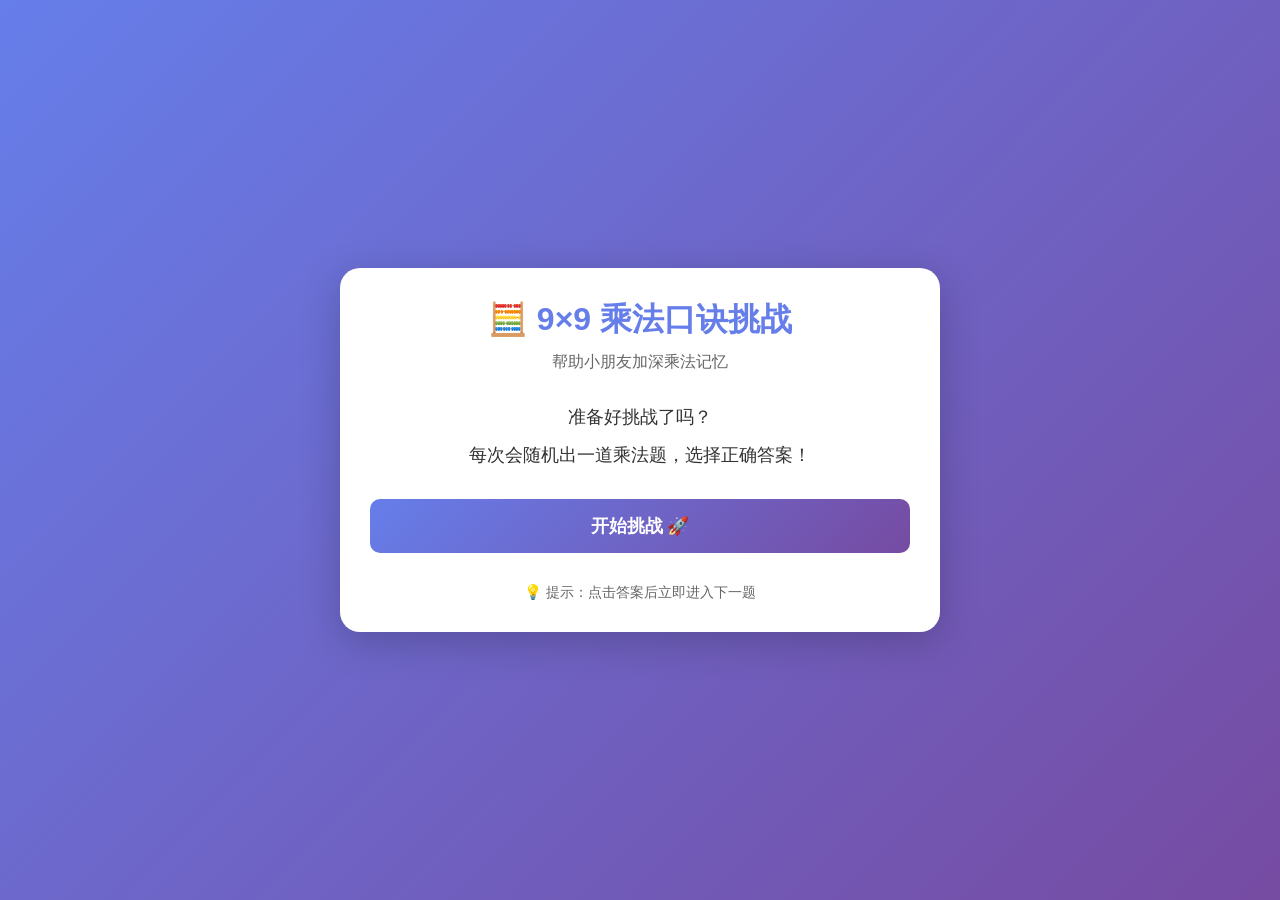
==== index.html @ 09fff3d9 "Initial commit: 9x9 Multiplication Challenge Game" ====
<!DOCTYPE html>
<html lang="zh-CN">
<head>
    <meta charset="UTF-8">
    <meta name="viewport" content="width=device-width, initial-scale=1.0">
    <title>9×9 乘法口诀挑战</title>
    <link rel="stylesheet" href="style.css">
</head>
<body>
    <div class="container">
        <header>
            <h1>🧮 9×9 乘法口诀挑战</h1>
            <p class="subtitle">帮助小朋友加深乘法记忆</p>
        </header>

        <!-- 开始界面 -->
        <div id="start-screen" class="screen">
            <div class="welcome">
                <p>准备好挑战了吗？</p>
                <p class="hint">每次会随机出一道乘法题，选择正确答案！</p>
            </div>
            <button id="start-btn" class="btn primary">开始挑战 🚀</button>
            <div class="info">
                <p>💡 提示：点击答案后立即进入下一题</p>
            </div>
        </div>

        <!-- 答题界面 -->
        <div id="game-screen" class="screen hidden">
            <div class="game-info">
                <div class="stat">
                    <span class="label">题目</span>
                    <span class="value" id="question-number">1</span>
                </div>
                <div class="stat">
                    <span class="label">用时</span>
                    <span class="value" id="timer">0.0s</span>
                </div>
                <div class="stat">
                    <span class="label">正确率</span>
                    <span class="value" id="accuracy">0%</span>
                </div>
            </div>

            <div class="question-box">
                <div id="question" class="question">? × ? = ?</div>
            </div>

            <div id="answers" class="answers">
                <!-- 答案选项会动态生成 -->
            </div>

            <button id="stop-btn" class="btn secondary">停止挑战 ⏹️</button>
        </div>

        <!-- 结果界面 -->
        <div id="result-screen" class="screen hidden">
            <h2>🎉 挑战完成！</h2>

            <div class="summary">
                <div class="summary-item">
                    <span class="label">总题数</span>
                    <span class="value" id="total-questions">0</span>
                </div>
                <div class="summary-item">
                    <span class="label">正确题数</span>
                    <span class="value" id="correct-count">0</span>
                </div>
                <div class="summary-item">
                    <span class="label">正确率</span>
                    <span class="value" id="final-accuracy">0%</span>
                </div>
                <div class="summary-item highlight">
                    <span class="label">平均用时</span>
                    <span class="value" id="avg-time">0.0s</span>
                </div>
            </div>

            <h3>🏆 本局排行榜</h3>
            <div id="current-rankings" class="rankings">
                <!-- 当前答题排行榜 -->
            </div>

            <div class="buttons">
                <button id="restart-btn" class="btn primary">再来一次 🔄</button>
                <button id="view-leaderboard-btn" class="btn secondary">查看历史记录 📊</button>
            </div>
        </div>

        <!-- 排行榜界面 -->
        <div id="leaderboard-screen" class="screen hidden">
            <h2>📊 历史排行榜</h2>
            <p class="subtitle">按平均用时排名</p>

            <div id="leaderboard" class="rankings">
                <!-- 历史排行榜 -->
            </div>

            <div id="no-records" class="no-records hidden">
                <p>暂无记录</p>
                <p>完成一次挑战后才会记录哦！</p>
            </div>

            <button id="back-to-result-btn" class="btn secondary">返回结果 ⬅️</button>
        </div>
    </div>

    <script src="script.js"></script>
</body>
</html>
---- style.css ----
* {
    margin: 0;
    padding: 0;
    box-sizing: border-box;
}

body {
    font-family: 'PingFang SC', 'Microsoft YaHei', sans-serif;
    background: linear-gradient(135deg, #667eea 0%, #764ba2 100%);
    min-height: 100vh;
    display: flex;
    align-items: center;
    justify-content: center;
    padding: 20px;
}

.container {
    background: white;
    border-radius: 20px;
    box-shadow: 0 10px 40px rgba(0, 0, 0, 0.2);
    max-width: 600px;
    width: 100%;
    padding: 30px;
}

header {
    text-align: center;
    margin-bottom: 30px;
}

header h1 {
    color: #667eea;
    font-size: 2em;
    margin-bottom: 10px;
}

.subtitle {
    color: #666;
    font-size: 1em;
}

.screen {
    display: none;
}

.screen.active {
    display: block;
}

.hidden {
    display: none !important;
}

/* 开始界面 */
.welcome {
    text-align: center;
    margin-bottom: 30px;
}

.welcome p {
    color: #333;
    font-size: 1.1em;
    line-height: 1.6;
    margin-bottom: 10px;
}

.hint {
    color: #999;
    font-size: 0.9em;
}

.info {
    text-align: center;
    margin-top: 20px;
    color: #666;
    font-size: 0.9em;
}

/* 答题界面 */
.game-info {
    display: grid;
    grid-template-columns: repeat(3, 1fr);
    gap: 15px;
    margin-bottom: 30px;
}

.stat {
    text-align: center;
    padding: 15px;
    background: #f8f9fa;
    border-radius: 10px;
}

.stat .label {
    display: block;
    color: #666;
    font-size: 0.85em;
    margin-bottom: 5px;
}

.stat .value {
    display: block;
    color: #667eea;
    font-size: 1.5em;
    font-weight: bold;
}

.question-box {
    text-align: center;
    margin-bottom: 30px;
}

.question {
    font-size: 3em;
    font-weight: bold;
    color: #333;
    padding: 30px;
    background: linear-gradient(135deg, #667eea 0%, #764ba2 100%);
    color: white;
    border-radius: 15px;
    box-shadow: 0 5px 20px rgba(102, 126, 234, 0.3);
}

.answers {
    display: grid;
    grid-template-columns: repeat(2, 1fr);
    gap: 15px;
    margin-bottom: 30px;
}

.answer {
    padding: 20px;
    background: white;
    border: 2px solid #e0e0e0;
    border-radius: 10px;
    font-size: 1.5em;
    font-weight: bold;
    color: #333;
    cursor: pointer;
    transition: all 0.3s ease;
    text-align: center;
}

.answer:hover {
    border-color: #667eea;
    background: #f8f9fa;
    transform: translateY(-2px);
}

.answer:active {
    transform: translateY(0);
}

.answer.correct {
    background: #4CAF50;
    color: white;
    border-color: #4CAF50;
}

.answer.wrong {
    background: #f44336;
    color: white;
    border-color: #f44336;
}

/* 按钮样式 */
.btn {
    width: 100%;
    padding: 15px 30px;
    font-size: 1.1em;
    font-weight: bold;
    border: none;
    border-radius: 10px;
    cursor: pointer;
    transition: all 0.3s ease;
    margin-bottom: 10px;
}

.primary {
    background: linear-gradient(135deg, #667eea 0%, #764ba2 100%);
    color: white;
}

.primary:hover {
    transform: translateY(-2px);
    box-shadow: 0 5px 20px rgba(102, 126, 234, 0.4);
}

.secondary {
    background: white;
    color: #667eea;
    border: 2px solid #667eea;
}

.secondary:hover {
    background: #667eea;
    color: white;
}

/* 结果界面 */
.summary {
    background: #f8f9fa;
    padding: 20px;
    border-radius: 10px;
    margin-bottom: 20px;
}

.summary-item {
    display: flex;
    justify-content: space-between;
    padding: 10px 0;
    border-bottom: 1px solid #e0e0e0;
}

.summary-item:last-child {
    border-bottom: none;
}

.summary-item .label {
    color: #666;
}

.summary-item .value {
    color: #333;
    font-weight: bold;
    font-size: 1.2em;
}

.summary-item.highlight .value {
    color: #667eea;
    font-size: 1.5em;
}

h3 {
    color: #667eea;
    margin-bottom: 15px;
    text-align: center;
}

.rankings {
    margin-bottom: 20px;
}

.rank-item {
    display: flex;
    justify-content: space-between;
    align-items: center;
    padding: 12px 15px;
    background: white;
    border-radius: 8px;
    margin-bottom: 8px;
    border-left: 4px solid #667eea;
    box-shadow: 0 2px 8px rgba(0, 0, 0, 0.1);
}

.rank-item:nth-child(1) {
    border-left-color: #FFD700;
    background: linear-gradient(90deg, #fff9c4 0%, white 100%);
}

.rank-item:nth-child(2) {
    border-left-color: #C0C0C0;
    background: linear-gradient(90deg, #f5f5f5 0%, white 100%);
}

.rank-item:nth-child(3) {
    border-left-color: #CD7F32;
    background: linear-gradient(90deg, #ffe0b2 0%, white 100%);
}

.rank-info {
    display: flex;
    align-items: center;
    gap: 10px;
}

.rank-number {
    font-size: 1.2em;
    font-weight: bold;
    color: #667eea;
    min-width: 25px;
}

.rank-time {
    color: #333;
    font-weight: bold;
}

.rank-date {
    color: #999;
    font-size: 0.85em;
}

.no-records {
    text-align: center;
    color: #999;
    padding: 40px 0;
}

.buttons {
    display: flex;
    gap: 10px;
}

.buttons .btn {
    flex: 1;
}

/* 移动端适配 */
@media (max-width: 480px) {
    .container {
        padding: 20px;
    }

    header h1 {
        font-size: 1.5em;
    }

    .question {
        font-size: 2.5em;
        padding: 20px;
    }

    .answer {
        font-size: 1.3em;
        padding: 15px;
    }

    .stat .value {
        font-size: 1.2em;
    }

    .summary-item .value {
        font-size: 1em;
    }

    .summary-item.highlight .value {
        font-size: 1.2em;
    }
}
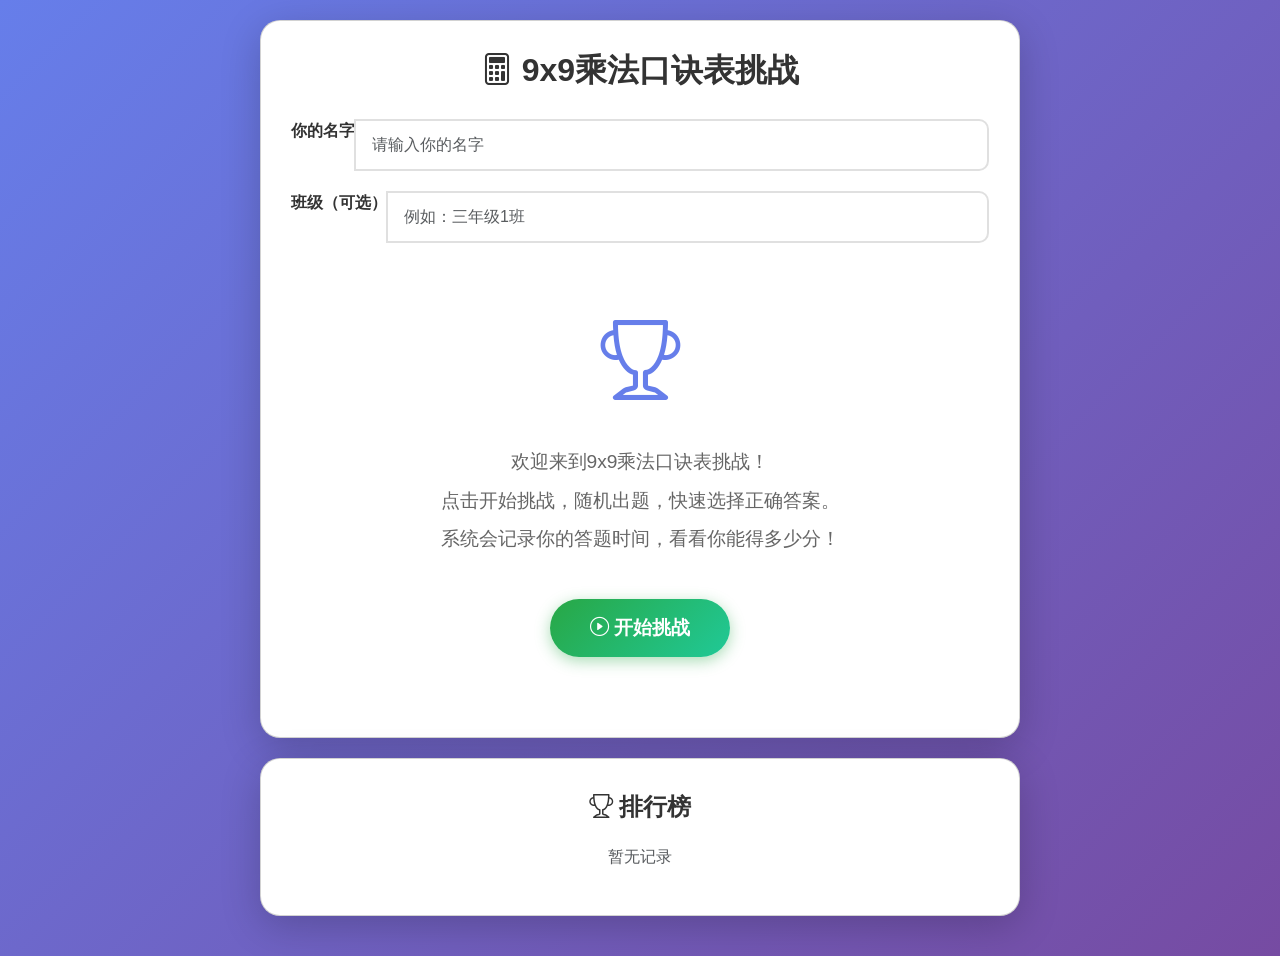
==== commit 76b6ab07: "Feature: Add student info and accuracy analysis with mobile optimization" ====
--- a/index.html
+++ b/index.html
@@ -2,109 +2,577 @@
 <html lang="zh-CN">
 <head>
     <meta charset="UTF-8">
-    <meta name="viewport" content="width=device-width, initial-scale=1.0">
-    <title>9×9 乘法口诀挑战</title>
-    <link rel="stylesheet" href="style.css">
+    <meta name="viewport" content="width=device-width, initial-scale=1.0, maximum-scale=1.0, user-scalable=no">
+    <title>9x9乘法口诀表挑战</title>
+    <link href="https://cdn.jsdelivr.net/npm/bootstrap@5.3.0/dist/css/bootstrap.min.css" rel="stylesheet">
+    <link href="https://cdn.jsdelivr.net/npm/bootstrap-icons@1.11.0/font/bootstrap-icons.css" rel="stylesheet">
+    <style>
+        * {
+            box-sizing: border-box;
+        }
+
+        body {
+            background: linear-gradient(135deg, #667eea 0%, #764ba2 100%);
+            min-height: 100vh;
+            font-family: -apple-system, BlinkMacSystemFont, 'Segoe UI', 'PingFang SC', 'Hiragino Sans GB', 'Microsoft YaHei', sans-serif;
+            margin: 0;
+            padding: 0;
+        }
+
+        .game-container {
+            max-width: 800px;
+            margin: 0 auto;
+            padding: 20px;
+            min-height: 100vh;
+        }
+
+        .card {
+            background: white;
+            border-radius: 20px;
+            box-shadow: 0 10px 40px rgba(0,0,0,0.2);
+            padding: 30px;
+            margin-bottom: 20px;
+        }
+
+        .title {
+            text-align: center;
+            margin-bottom: 30px;
+            color: #333;
+            font-weight: bold;
+            font-size: 2rem;
+        }
+
+        .input-group {
+            margin-bottom: 20px;
+        }
+
+        .form-label {
+            font-weight: 600;
+            color: #333;
+            margin-bottom: 8px;
+            display: block;
+        }
+
+        .form-control {
+            padding: 12px 16px;
+            border: 2px solid #e0e0e0;
+            border-radius: 10px;
+            font-size: 16px;
+            transition: all 0.3s;
+        }
+
+        .form-control:focus {
+            border-color: #667eea;
+            box-shadow: 0 0 0 3px rgba(102, 126, 234, 0.1);
+        }
+
+        .question-display {
+            text-align: center;
+            font-size: 3rem;
+            font-weight: bold;
+            margin: 30px 0;
+            color: #667eea;
+            padding: 40px;
+            background: linear-gradient(135deg, #f8f9fa 0%, #e9ecef 100%);
+            border-radius: 20px;
+            border: 3px solid #667eea;
+        }
+
+        .options-grid {
+            display: grid;
+            grid-template-columns: repeat(2, 1fr);
+            gap: 15px;
+            margin: 30px 0;
+        }
+
+        .option-btn {
+            padding: 30px;
+            font-size: 2rem;
+            font-weight: bold;
+            border: none;
+            border-radius: 15px;
+            cursor: pointer;
+            transition: all 0.3s;
+            background: linear-gradient(135deg, #667eea 0%, #764ba2 100%);
+            color: white;
+            box-shadow: 0 4px 15px rgba(102, 126, 234, 0.4);
+        }
+
+        .option-btn:hover {
+            transform: translateY(-3px);
+            box-shadow: 0 6px 20px rgba(102, 126, 234, 0.6);
+        }
+
+        .option-btn:active {
+            transform: translateY(0);
+        }
+
+        .option-btn.correct {
+            background: linear-gradient(135deg, #28a745 0%, #20c997 100%);
+        }
+
+        .option-btn.wrong {
+            background: linear-gradient(135deg, #dc3545 0%, #c82333 100%);
+        }
+
+        .option-btn:disabled {
+            cursor: not-allowed;
+            opacity: 0.6;
+        }
+
+        .stats-bar {
+            display: flex;
+            justify-content: space-around;
+            margin: 20px 0;
+            padding: 20px;
+            background: #f8f9fa;
+            border-radius: 10px;
+        }
+
+        .stat-item {
+            text-align: center;
+            flex: 1;
+        }
+
+        .stat-value {
+            font-size: 2.5rem;
+            font-weight: bold;
+            color: #667eea;
+        }
+
+        .stat-label {
+            font-size: 0.9rem;
+            color: #666;
+            margin-top: 5px;
+        }
+
+        .control-btn {
+            padding: 15px 40px;
+            font-size: 1.2rem;
+            border: none;
+            border-radius: 30px;
+            cursor: pointer;
+            transition: all 0.3s;
+            margin: 10px 5px;
+            font-weight: bold;
+            display: inline-block;
+        }
+
+        .btn-start {
+            background: linear-gradient(135deg, #28a745 0%, #20c997 100%);
+            color: white;
+            box-shadow: 0 4px 15px rgba(40, 167, 69, 0.4);
+        }
+
+        .btn-stop {
+            background: linear-gradient(135deg, #dc3545 0%, #c82333 100%);
+            color: white;
+            box-shadow: 0 4px 15px rgba(220, 53, 69, 0.4);
+        }
+
+        .btn-reset {
+            background: linear-gradient(135deg, #ffc107 0%, #ff9800 100%);
+            color: white;
+            box-shadow: 0 4px 15px rgba(255, 193, 7, 0.4);
+        }
+
+        .control-btn:hover {
+            transform: translateY(-2px);
+            box-shadow: 0 6px 20px rgba(0,0,0,0.3);
+        }
+
+        .progress-bar {
+            height: 12px;
+            background: #e9ecef;
+            border-radius: 6px;
+            overflow: hidden;
+            margin: 20px 0;
+        }
+
+        .progress-fill {
+            height: 100%;
+            background: linear-gradient(90deg, #667eea 0%, #764ba2 100%);
+            transition: width 0.3s;
+        }
+
+        .welcome-screen {
+            text-align: center;
+            padding: 40px 20px;
+        }
+
+        .welcome-icon {
+            font-size: 5rem;
+            color: #667eea;
+            margin-bottom: 20px;
+        }
+
+        .welcome-text {
+            font-size: 1.2rem;
+            color: #666;
+            margin-bottom: 30px;
+            line-height: 2;
+        }
+
+        .result-screen {
+            text-align: center;
+            padding: 40px 20px;
+        }
+
+        .result-score {
+            font-size: 4rem;
+            font-weight: bold;
+            color: #667eea;
+            margin: 30px 0;
+        }
+
+        .result-details {
+            font-size: 1.2rem;
+            color: #666;
+            line-height: 2;
+        }
+
+        .leaderboard {
+            margin-top: 30px;
+            padding: 20px;
+            background: #f8f9fa;
+            border-radius: 15px;
+        }
+
+        .leaderboard-title {
+            text-align: center;
+            margin-bottom: 20px;
+            color: #333;
+            font-weight: bold;
+            font-size: 1.5rem;
+        }
+
+        .leaderboard-item {
+            display: flex;
+            justify-content: space-between;
+            align-items: center;
+            padding: 15px;
+            margin-bottom: 10px;
+            background: white;
+            border-radius: 10px;
+            box-shadow: 0 2px 5px rgba(0,0,0,0.1);
+        }
+
+        .leaderboard-item.rank-1 {
+            border-left: 5px solid #ffd700;
+            background: linear-gradient(90deg, #fff9e6 0%, white 100%);
+        }
+
+        .leaderboard-item.rank-2 {
+            border-left: 5px solid #c0c0c0;
+            background: linear-gradient(90deg, #f5f5f5 0%, white 100%);
+        }
+
+        .leaderboard-item.rank-3 {
+            border-left: 5px solid #cd7f32;
+            background: linear-gradient(90deg, #fff0e6 0%, white 100%);
+        }
+
+        .leaderboard-rank {
+            font-size: 2rem;
+            font-weight: bold;
+            width: 60px;
+            text-align: center;
+        }
+
+        .leaderboard-info {
+            flex: 1;
+            text-align: center;
+        }
+
+        .leaderboard-name {
+            font-size: 1.1rem;
+            font-weight: bold;
+            color: #333;
+            margin-bottom: 5px;
+        }
+
+        .leaderboard-date {
+            font-size: 0.8rem;
+            color: #999;
+        }
+
+        .leaderboard-time {
+            font-size: 1.5rem;
+            font-weight: bold;
+            color: #667eea;
+        }
+
+        .history-item {
+            padding: 15px;
+            margin-bottom: 10px;
+            background: white;
+            border-radius: 10px;
+            box-shadow: 0 2px 5px rgba(0,0,0,0.1);
+        }
+
+        .history-item.correct {
+            border-left: 4px solid #28a745;
+        }
+
+        .history-item.wrong {
+            border-left: 4px solid #dc3545;
+        }
+
+        .accuracy-chart {
+            margin-top: 30px;
+            padding: 20px;
+            background: #f8f9fa;
+            border-radius: 15px;
+        }
+
+        .chart-bar {
+            height: 40px;
+            background: #e9ecef;
+            border-radius: 20px;
+            overflow: hidden;
+            margin-bottom: 15px;
+            position: relative;
+        }
+
+        .chart-fill {
+            height: 100%;
+            background: linear-gradient(90deg, #667eea 0%, #764ba2 100%);
+            transition: width 0.3s;
+            display: flex;
+            align-items: center;
+            justify-content: flex-end;
+            padding-right: 15px;
+            color: white;
+            font-weight: bold;
+        }
+
+        .chart-label {
+            margin-bottom: 5px;
+            font-weight: bold;
+            color: #333;
+        }
+
+        /* 移动端优化 */
+        @media (max-width: 768px) {
+            .game-container {
+                padding: 10px;
+            }
+
+            .card {
+                padding: 20px;
+            }
+
+            .title {
+                font-size: 1.5rem;
+            }
+
+            .question-display {
+                font-size: 2.2rem;
+                padding: 25px;
+            }
+
+            .option-btn {
+                padding: 25px;
+                font-size: 1.8rem;
+            }
+
+            .stat-value {
+                font-size: 2rem;
+            }
+
+            .stat-label {
+                font-size: 0.8rem;
+            }
+
+            .control-btn {
+                padding: 12px 30px;
+                font-size: 1rem;
+            }
+
+            .result-score {
+                font-size: 2.5rem;
+            }
+
+            .result-details {
+                font-size: 1rem;
+            }
+
+            .welcome-text {
+                font-size: 1rem;
+            }
+
+            .welcome-icon {
+                font-size: 4rem;
+            }
+
+            .leaderboard-time {
+                font-size: 1.2rem;
+            }
+
+            .options-grid {
+                gap: 10px;
+            }
+        }
+
+        /* 超小屏幕 */
+        @media (max-width: 480px) {
+            .question-display {
+                font-size: 1.8rem;
+                padding: 20px;
+            }
+
+            .option-btn {
+                padding: 20px;
+                font-size: 1.5rem;
+            }
+
+            .stats-bar {
+                flex-direction: column;
+                gap: 15px;
+            }
+
+            .stat-item {
+                width: 100%;
+            }
+
+            .control-btn {
+                width: 100%;
+                margin: 5px 0;
+            }
+
+            .title {
+                font-size: 1.3rem;
+            }
+        }
+
+        /* 触摸优化 */
+        @media (hover: none) and (pointer: coarse) {
+            .option-btn {
+                min-height: 80px;
+                display: flex;
+                align-items: center;
+                justify-content: center;
+            }
+
+            .control-btn {
+                min-height: 60px;
+            }
+        }
+    </style>
 </head>
 <body>
-    <div class="container">
-        <header>
-            <h1>🧮 9×9 乘法口诀挑战</h1>
-            <p class="subtitle">帮助小朋友加深乘法记忆</p>
-        </header>
-
-        <!-- 开始界面 -->
-        <div id="start-screen" class="screen">
-            <div class="welcome">
-                <p>准备好挑战了吗？</p>
-                <p class="hint">每次会随机出一道乘法题，选择正确答案！</p>
-            </div>
-            <button id="start-btn" class="btn primary">开始挑战 🚀</button>
-            <div class="info">
-                <p>💡 提示：点击答案后立即进入下一题</p>
+    <div class="game-container">
+        <!-- 欢迎屏幕 -->
+        <div id="welcomeScreen" class="card">
+            <h1 class="title">
+                <i class="bi bi-calculator"></i> 9x9乘法口诀表挑战
+            </h1>
+            
+            <div class="input-group">
+                <label class="form-label">你的名字</label>
+                <input type="text" class="form-control" id="studentName" placeholder="请输入你的名字" maxlength="20">
+            </div>
+
+            <div class="input-group">
+                <label class="form-label">班级（可选）</label>
+                <input type="text" class="form-control" id="studentClass" placeholder="例如：三年级1班" maxlength="30">
+            </div>
+
+            <div class="welcome-screen">
+                <div class="welcome-icon">
+                    <i class="bi bi-trophy"></i>
+                </div>
+                <p class="welcome-text">
+                    欢迎来到9x9乘法口诀表挑战！<br>
+                    点击开始挑战，随机出题，快速选择正确答案。<br>
+                    系统会记录你的答题时间，看看你能得多少分！
+                </p>
+                <button class="control-btn btn-start" id="startGameBtn">
+                    <i class="bi bi-play-circle"></i> 开始挑战
+                </button>
             </div>
         </div>
 
-        <!-- 答题界面 -->
-        <div id="game-screen" class="screen hidden">
-            <div class="game-info">
-                <div class="stat">
-                    <span class="label">题目</span>
-                    <span class="value" id="question-number">1</span>
+        <!-- 游戏屏幕 -->
+        <div id="gameScreen" class="card" style="display: none;">
+            <div class="stats-bar">
+                <div class="stat-item">
+                    <div class="stat-value" id="currentQuestion">0</div>
+                    <div class="stat-label">题目数</div>
                 </div>
-                <div class="stat">
-                    <span class="label">用时</span>
-                    <span class="value" id="timer">0.0s</span>
+                <div class="stat-item">
+                    <div class="stat-value" id="correctCount">0</div>
+                    <div class="stat-label">正确数</div>
                 </div>
-                <div class="stat">
-                    <span class="label">正确率</span>
-                    <span class="value" id="accuracy">0%</span>
+                <div class="stat-item">
+                    <div class="stat-value" id="avgTime">0.0</div>
+                    <div class="stat-label">平均用时(秒)</div>
                 </div>
             </div>
 
-            <div class="question-box">
-                <div id="question" class="question">? × ? = ?</div>
-            </div>
-
-            <div id="answers" class="answers">
-                <!-- 答案选项会动态生成 -->
-            </div>
-
-            <button id="stop-btn" class="btn secondary">停止挑战 ⏹️</button>
+            <div class="progress-bar">
+                <div class="progress-fill" id="progressFill" style="width: 0%"></div>
+            </div>
+
+            <div class="question-display" id="questionDisplay">
+                1 × 1 = ?
+            </div>
+
+            <div class="options-grid" id="optionsGrid">
+                <button class="option-btn" onclick="window.game.selectAnswer(0)">1</button>
+                <button class="option-btn" onclick="window.game.selectAnswer(1)">2</button>
+                <button class="option-btn" onclick="window.game.selectAnswer(2)">3</button>
+                <button class="option-btn" onclick="window.game.selectAnswer(3)">4</button>
+            </div>
+
+            <div class="text-center">
+                <button class="control-btn btn-stop" id="stopGameBtn">
+                    <i class="bi bi-stop-circle"></i> 停止挑战
+                </button>
+            </div>
         </div>
 
-        <!-- 结果界面 -->
-        <div id="result-screen" class="screen hidden">
-            <h2>🎉 挑战完成！</h2>
-
-            <div class="summary">
-                <div class="summary-item">
-                    <span class="label">总题数</span>
-                    <span class="value" id="total-questions">0</span>
+        <!-- 结果屏幕 -->
+        <div id="resultScreen" class="card" style="display: none;" class="result-screen">
+            <h2 style="text-align: center;">挑战结束！</h2>
+            <div class="result-score" id="finalAvgTime">0.0秒</div>
+            <div class="result-details">
+                <p>学生: <strong id="finalStudentName">-</strong></p>
+                <p>班级: <strong id="finalStudentClass">-</strong></p>
+                <p>总题数: <strong id="totalQuestions">0</strong></p>
+                <p>正确数: <strong id="finalCorrect">0</strong></p>
+                <p>正确率: <strong id="accuracy">0%</strong></p>
+            </div>
+
+            <!-- 正确率分析 -->
+            <div class="accuracy-chart">
+                <h3 style="text-align: center; margin-bottom: 20px;">正确率分析</h3>
+                <div id="accuracyBars">
+                    <!-- 动态生成 -->
                 </div>
-                <div class="summary-item">
-                    <span class="label">正确题数</span>
-                    <span class="value" id="correct-count">0</span>
-                </div>
-                <div class="summary-item">
-                    <span class="label">正确率</span>
-                    <span class="value" id="final-accuracy">0%</span>
-                </div>
-                <div class="summary-item highlight">
-                    <span class="label">平均用时</span>
-                    <span class="value" id="avg-time">0.0s</span>
-                </div>
-            </div>
-
-            <h3>🏆 本局排行榜</h3>
-            <div id="current-rankings" class="rankings">
-                <!-- 当前答题排行榜 -->
-            </div>
-
-            <div class="buttons">
-                <button id="restart-btn" class="btn primary">再来一次 🔄</button>
-                <button id="view-leaderboard-btn" class="btn secondary">查看历史记录 📊</button>
+            </div>
+
+            <div class="text-center mt-4">
+                <button class="control-btn btn-start" id="restartBtn">
+                    <i class="bi bi-play-circle"></i> 再来一次
+                </button>
+                <button class="control-btn btn-reset" id="homeBtn">
+                    <i class="bi bi-house"></i> 返回首页
+                </button>
             </div>
         </div>
 
-        <!-- 排行榜界面 -->
-        <div id="leaderboard-screen" class="screen hidden">
-            <h2>📊 历史排行榜</h2>
-            <p class="subtitle">按平均用时排名</p>
-
-            <div id="leaderboard" class="rankings">
-                <!-- 历史排行榜 -->
-            </div>
-
-            <div id="no-records" class="no-records hidden">
-                <p>暂无记录</p>
-                <p>完成一次挑战后才会记录哦！</p>
-            </div>
-
-            <button id="back-to-result-btn" class="btn secondary">返回结果 ⬅️</button>
+        <!-- 排行榜 -->
+        <div class="card">
+            <div class="leaderboard-title">
+                <i class="bi bi-trophy"></i> 排行榜
+            </div>
+            <div id="leaderboardList">
+                <p class="text-center text-muted">暂无记录</p>
+            </div>
         </div>
     </div>
 
-    <script src="script.js"></script>
+    <script src="game.js"></script>
 </body>
 </html>
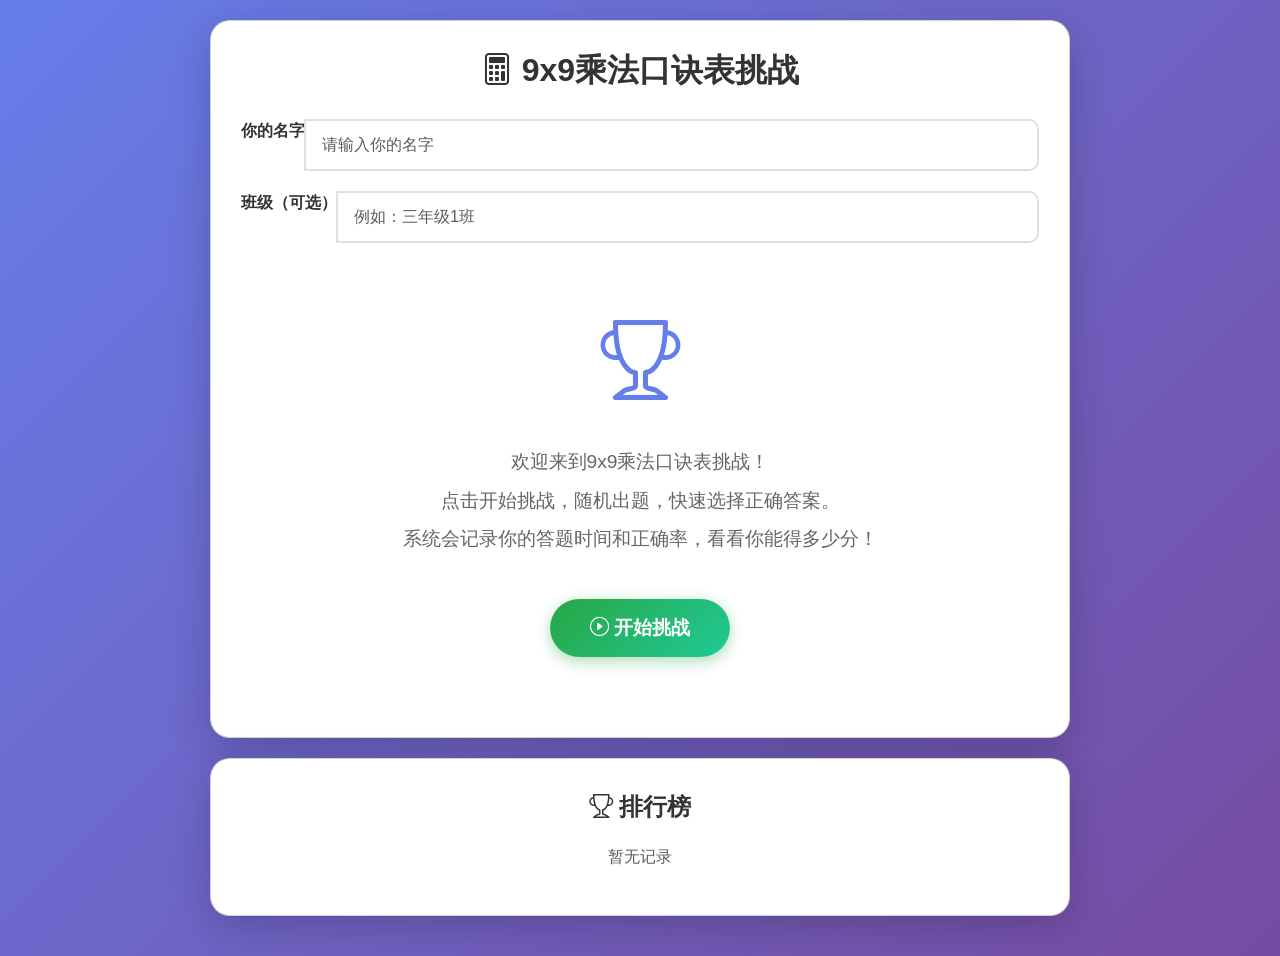
==== commit e21ae841: "Feature: Add detailed answer history table with correctness tracking" ====
--- a/index.html
+++ b/index.html
@@ -20,7 +20,7 @@
         }
 
         .game-container {
-            max-width: 800px;
+            max-width: 900px;
             margin: 0 auto;
             padding: 20px;
             min-height: 100vh;
@@ -352,6 +352,68 @@
             color: #333;
         }
 
+        /* 答题记录表格 */
+        .answer-history {
+            margin-top: 30px;
+            padding: 20px;
+            background: #f8f9fa;
+            border-radius: 15px;
+            overflow-x: auto;
+        }
+
+        .history-title {
+            text-align: center;
+            margin-bottom: 20px;
+            color: #333;
+            font-weight: bold;
+            font-size: 1.5rem;
+        }
+
+        .history-table {
+            width: 100%;
+            border-collapse: collapse;
+            margin-bottom: 20px;
+            min-width: 600px;
+        }
+
+        .history-table th {
+            background: linear-gradient(135deg, #667eea 0%, #764ba2 100%);
+            color: white;
+            padding: 12px;
+            text-align: center;
+            font-weight: bold;
+            border-radius: 8px;
+            font-size: 0.9rem;
+        }
+
+        .history-table td {
+            padding: 10px;
+            text-align: center;
+            border-bottom: 1px solid #e0e0e0;
+            font-size: 0.95rem;
+        }
+
+        .history-table tbody tr:hover {
+            background: #e9ecef;
+        }
+
+        .history-correct {
+            color: #28a745;
+            font-weight: bold;
+            font-size: 1.1rem;
+        }
+
+        .history-wrong {
+            color: #dc3545;
+            font-weight: bold;
+            font-size: 1.1rem;
+        }
+
+        .history-time {
+            font-size: 0.9rem;
+            color: #666;
+        }
+
         /* 移动端优化 */
         @media (max-width: 768px) {
             .game-container {
@@ -411,6 +473,24 @@
 
             .options-grid {
                 gap: 10px;
+            }
+
+            .answer-history {
+                padding: 10px;
+            }
+
+            .history-table {
+                font-size: 0.8rem;
+            }
+
+            .history-table th {
+                padding: 8px;
+                font-size: 0.75rem;
+            }
+
+            .history-table td {
+                padding: 8px;
+                font-size: 0.8rem;
             }
         }
 
@@ -442,6 +522,20 @@
 
             .title {
                 font-size: 1.3rem;
+            }
+
+            .history-table {
+                font-size: 0.7rem;
+            }
+
+            .history-table th {
+                padding: 6px;
+                font-size: 0.7rem;
+            }
+
+            .history-table td {
+                padding: 6px;
+                font-size: 0.75rem;
             }
         }
 
@@ -485,7 +579,7 @@
                 <p class="welcome-text">
                     欢迎来到9x9乘法口诀表挑战！<br>
                     点击开始挑战，随机出题，快速选择正确答案。<br>
-                    系统会记录你的答题时间，看看你能得多少分！
+                    系统会记录你的答题时间和正确率，看看你能得多少分！
                 </p>
                 <button class="control-btn btn-start" id="startGameBtn">
                     <i class="bi bi-play-circle"></i> 开始挑战
@@ -541,6 +635,7 @@
                 <p>班级: <strong id="finalStudentClass">-</strong></p>
                 <p>总题数: <strong id="totalQuestions">0</strong></p>
                 <p>正确数: <strong id="finalCorrect">0</strong></p>
+                <p>错误数: <strong id="finalWrong">0</strong></p>
                 <p>正确率: <strong id="accuracy">0%</strong></p>
             </div>
 
@@ -550,6 +645,28 @@
                 <div id="accuracyBars">
                     <!-- 动态生成 -->
                 </div>
+            </div>
+
+            <!-- 答题记录 -->
+            <div class="answer-history">
+                <div class="history-title">
+                    <i class="bi bi-list-check"></i> 答题记录
+                </div>
+                <table class="history-table" id="historyTable">
+                    <thead>
+                        <tr>
+                            <th>题号</th>
+                            <th>题目</th>
+                            <th>你的答案</th>
+                            <th>正确答案</th>
+                            <th>结果</th>
+                            <th>用时</th>
+                        </tr>
+                    </thead>
+                    <tbody id="historyTableBody">
+                        <!-- 动态生成 -->
+                    </tbody>
+                </table>
             </div>
 
             <div class="text-center mt-4">
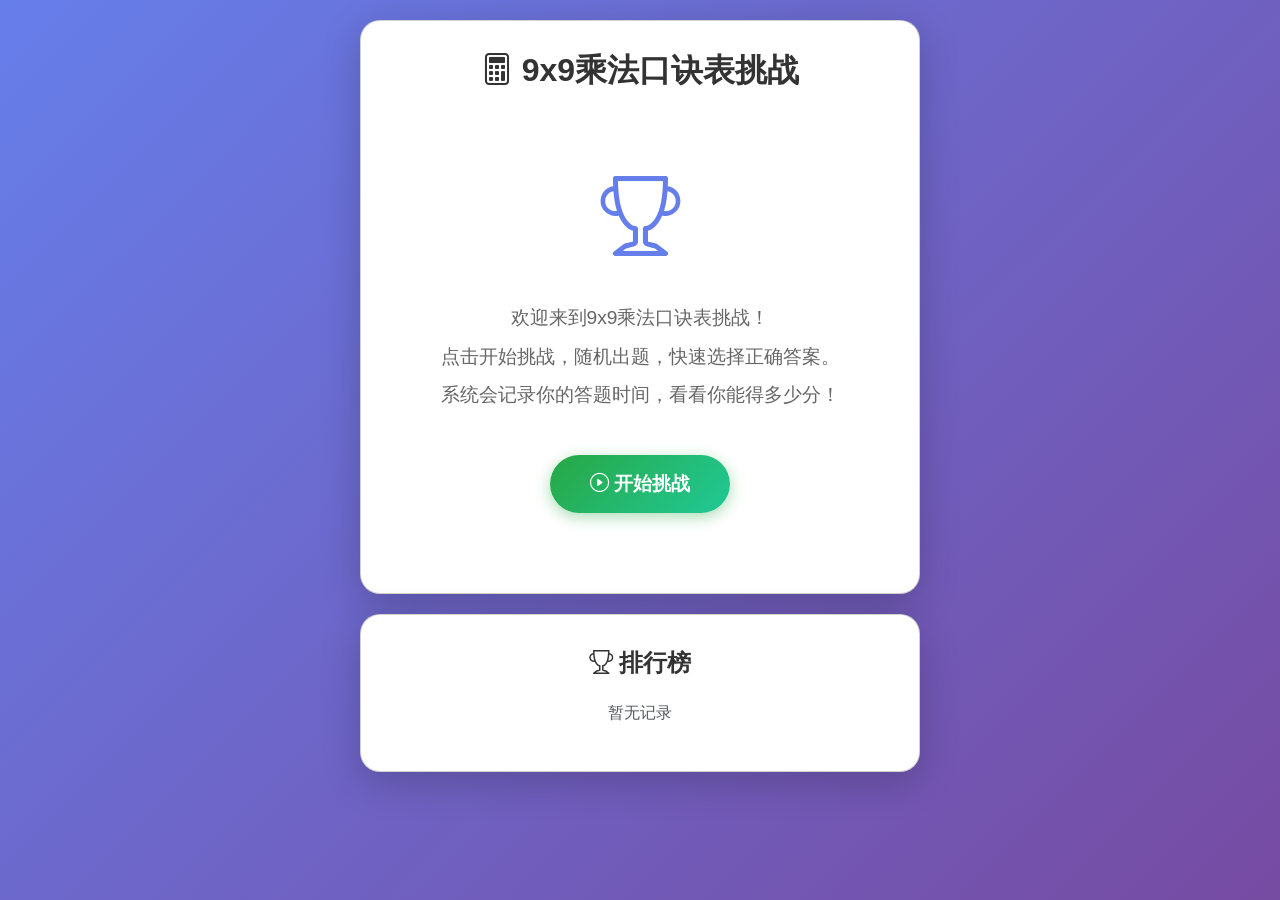
==== commit b702299d: "Simplify: Remove student input and detailed analysis, fix correct count" ====
--- a/index.html
+++ b/index.html
@@ -20,7 +20,7 @@
         }
 
         .game-container {
-            max-width: 900px;
+            max-width: 600px;
             margin: 0 auto;
             padding: 20px;
             min-height: 100vh;
@@ -42,28 +42,22 @@
             font-size: 2rem;
         }
 
-        .input-group {
+        .welcome-screen {
+            text-align: center;
+            padding: 40px 20px;
+        }
+
+        .welcome-icon {
+            font-size: 5rem;
+            color: #667eea;
             margin-bottom: 20px;
         }
 
-        .form-label {
-            font-weight: 600;
-            color: #333;
-            margin-bottom: 8px;
-            display: block;
-        }
-
-        .form-control {
-            padding: 12px 16px;
-            border: 2px solid #e0e0e0;
-            border-radius: 10px;
-            font-size: 16px;
-            transition: all 0.3s;
-        }
-
-        .form-control:focus {
-            border-color: #667eea;
-            box-shadow: 0 0 0 3px rgba(102, 126, 234, 0.1);
+        .welcome-text {
+            font-size: 1.2rem;
+            color: #666;
+            margin-bottom: 30px;
+            line-height: 2;
         }
 
         .question-display {
@@ -193,24 +187,6 @@
             height: 100%;
             background: linear-gradient(90deg, #667eea 0%, #764ba2 100%);
             transition: width 0.3s;
-        }
-
-        .welcome-screen {
-            text-align: center;
-            padding: 40px 20px;
-        }
-
-        .welcome-icon {
-            font-size: 5rem;
-            color: #667eea;
-            margin-bottom: 20px;
-        }
-
-        .welcome-text {
-            font-size: 1.2rem;
-            color: #666;
-            margin-bottom: 30px;
-            line-height: 2;
         }
 
         .result-screen {
@@ -291,127 +267,10 @@
             margin-bottom: 5px;
         }
 
-        .leaderboard-date {
-            font-size: 0.8rem;
-            color: #999;
-        }
-
         .leaderboard-time {
             font-size: 1.5rem;
             font-weight: bold;
             color: #667eea;
-        }
-
-        .history-item {
-            padding: 15px;
-            margin-bottom: 10px;
-            background: white;
-            border-radius: 10px;
-            box-shadow: 0 2px 5px rgba(0,0,0,0.1);
-        }
-
-        .history-item.correct {
-            border-left: 4px solid #28a745;
-        }
-
-        .history-item.wrong {
-            border-left: 4px solid #dc3545;
-        }
-
-        .accuracy-chart {
-            margin-top: 30px;
-            padding: 20px;
-            background: #f8f9fa;
-            border-radius: 15px;
-        }
-
-        .chart-bar {
-            height: 40px;
-            background: #e9ecef;
-            border-radius: 20px;
-            overflow: hidden;
-            margin-bottom: 15px;
-            position: relative;
-        }
-
-        .chart-fill {
-            height: 100%;
-            background: linear-gradient(90deg, #667eea 0%, #764ba2 100%);
-            transition: width 0.3s;
-            display: flex;
-            align-items: center;
-            justify-content: flex-end;
-            padding-right: 15px;
-            color: white;
-            font-weight: bold;
-        }
-
-        .chart-label {
-            margin-bottom: 5px;
-            font-weight: bold;
-            color: #333;
-        }
-
-        /* 答题记录表格 */
-        .answer-history {
-            margin-top: 30px;
-            padding: 20px;
-            background: #f8f9fa;
-            border-radius: 15px;
-            overflow-x: auto;
-        }
-
-        .history-title {
-            text-align: center;
-            margin-bottom: 20px;
-            color: #333;
-            font-weight: bold;
-            font-size: 1.5rem;
-        }
-
-        .history-table {
-            width: 100%;
-            border-collapse: collapse;
-            margin-bottom: 20px;
-            min-width: 600px;
-        }
-
-        .history-table th {
-            background: linear-gradient(135deg, #667eea 0%, #764ba2 100%);
-            color: white;
-            padding: 12px;
-            text-align: center;
-            font-weight: bold;
-            border-radius: 8px;
-            font-size: 0.9rem;
-        }
-
-        .history-table td {
-            padding: 10px;
-            text-align: center;
-            border-bottom: 1px solid #e0e0e0;
-            font-size: 0.95rem;
-        }
-
-        .history-table tbody tr:hover {
-            background: #e9ecef;
-        }
-
-        .history-correct {
-            color: #28a745;
-            font-weight: bold;
-            font-size: 1.1rem;
-        }
-
-        .history-wrong {
-            color: #dc3545;
-            font-weight: bold;
-            font-size: 1.1rem;
-        }
-
-        .history-time {
-            font-size: 0.9rem;
-            color: #666;
         }
 
         /* 移动端优化 */
@@ -473,24 +332,6 @@
 
             .options-grid {
                 gap: 10px;
-            }
-
-            .answer-history {
-                padding: 10px;
-            }
-
-            .history-table {
-                font-size: 0.8rem;
-            }
-
-            .history-table th {
-                padding: 8px;
-                font-size: 0.75rem;
-            }
-
-            .history-table td {
-                padding: 8px;
-                font-size: 0.8rem;
             }
         }
 
@@ -522,20 +363,6 @@
 
             .title {
                 font-size: 1.3rem;
-            }
-
-            .history-table {
-                font-size: 0.7rem;
-            }
-
-            .history-table th {
-                padding: 6px;
-                font-size: 0.7rem;
-            }
-
-            .history-table td {
-                padding: 6px;
-                font-size: 0.75rem;
             }
         }
 
@@ -561,16 +388,6 @@
             <h1 class="title">
                 <i class="bi bi-calculator"></i> 9x9乘法口诀表挑战
             </h1>
-            
-            <div class="input-group">
-                <label class="form-label">你的名字</label>
-                <input type="text" class="form-control" id="studentName" placeholder="请输入你的名字" maxlength="20">
-            </div>
-
-            <div class="input-group">
-                <label class="form-label">班级（可选）</label>
-                <input type="text" class="form-control" id="studentClass" placeholder="例如：三年级1班" maxlength="30">
-            </div>
 
             <div class="welcome-screen">
                 <div class="welcome-icon">
@@ -579,7 +396,7 @@
                 <p class="welcome-text">
                     欢迎来到9x9乘法口诀表挑战！<br>
                     点击开始挑战，随机出题，快速选择正确答案。<br>
-                    系统会记录你的答题时间和正确率，看看你能得多少分！
+                    系统会记录你的答题时间，看看你能得多少分！
                 </p>
                 <button class="control-btn btn-start" id="startGameBtn">
                     <i class="bi bi-play-circle"></i> 开始挑战
@@ -613,10 +430,10 @@
             </div>
 
             <div class="options-grid" id="optionsGrid">
-                <button class="option-btn" onclick="window.game.selectAnswer(0)">1</button>
-                <button class="option-btn" onclick="window.game.selectAnswer(1)">2</button>
-                <button class="option-btn" onclick="window.game.selectAnswer(2)">3</button>
-                <button class="option-btn" onclick="window.game.selectAnswer(3)">4</button>
+                <button class="option-btn" data-index="0">1</button>
+                <button class="option-btn" data-index="1">2</button>
+                <button class="option-btn" data-index="2">3</button>
+                <button class="option-btn" data-index="3">4</button>
             </div>
 
             <div class="text-center">
@@ -631,42 +448,10 @@
             <h2 style="text-align: center;">挑战结束！</h2>
             <div class="result-score" id="finalAvgTime">0.0秒</div>
             <div class="result-details">
-                <p>学生: <strong id="finalStudentName">-</strong></p>
-                <p>班级: <strong id="finalStudentClass">-</strong></p>
                 <p>总题数: <strong id="totalQuestions">0</strong></p>
                 <p>正确数: <strong id="finalCorrect">0</strong></p>
                 <p>错误数: <strong id="finalWrong">0</strong></p>
                 <p>正确率: <strong id="accuracy">0%</strong></p>
-            </div>
-
-            <!-- 正确率分析 -->
-            <div class="accuracy-chart">
-                <h3 style="text-align: center; margin-bottom: 20px;">正确率分析</h3>
-                <div id="accuracyBars">
-                    <!-- 动态生成 -->
-                </div>
-            </div>
-
-            <!-- 答题记录 -->
-            <div class="answer-history">
-                <div class="history-title">
-                    <i class="bi bi-list-check"></i> 答题记录
-                </div>
-                <table class="history-table" id="historyTable">
-                    <thead>
-                        <tr>
-                            <th>题号</th>
-                            <th>题目</th>
-                            <th>你的答案</th>
-                            <th>正确答案</th>
-                            <th>结果</th>
-                            <th>用时</th>
-                        </tr>
-                    </thead>
-                    <tbody id="historyTableBody">
-                        <!-- 动态生成 -->
-                    </tbody>
-                </table>
             </div>
 
             <div class="text-center mt-4">
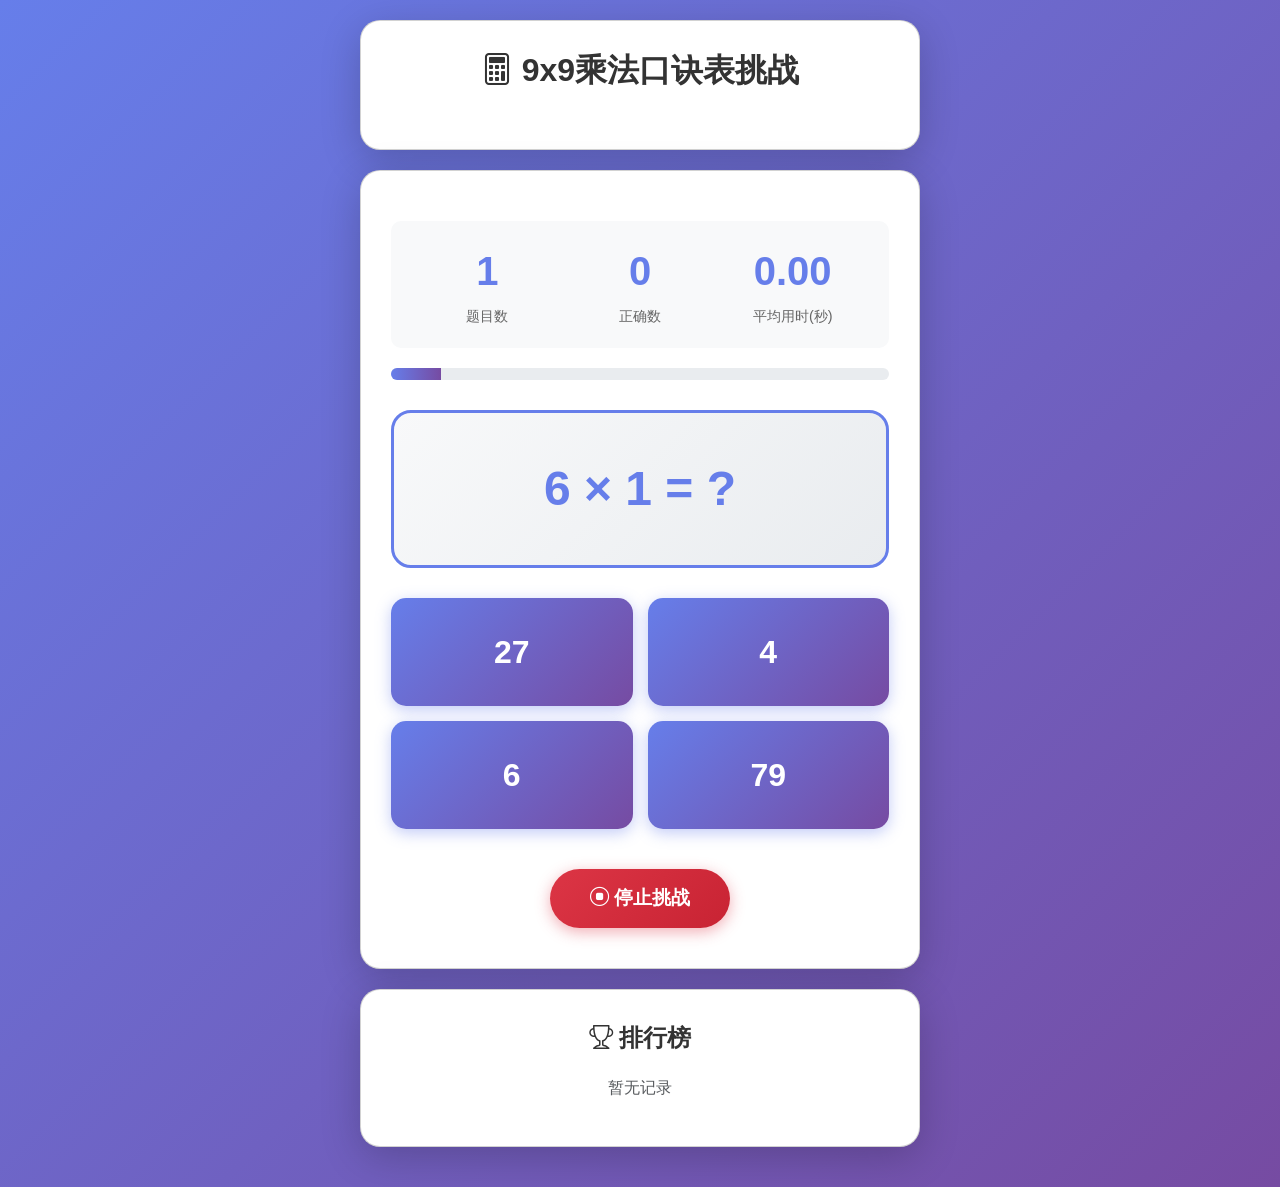
==== commit 82f36ec9: "Simplify: Remove welcome screen and auto-start game on load" ====
--- a/index.html
+++ b/index.html
@@ -42,24 +42,6 @@
             font-size: 2rem;
         }
 
-        .welcome-screen {
-            text-align: center;
-            padding: 40px 20px;
-        }
-
-        .welcome-icon {
-            font-size: 5rem;
-            color: #667eea;
-            margin-bottom: 20px;
-        }
-
-        .welcome-text {
-            font-size: 1.2rem;
-            color: #666;
-            margin-bottom: 30px;
-            line-height: 2;
-        }
-
         .question-display {
             text-align: center;
             font-size: 3rem;
@@ -152,22 +134,16 @@
             display: inline-block;
         }
 
-        .btn-start {
-            background: linear-gradient(135deg, #28a745 0%, #20c997 100%);
-            color: white;
-            box-shadow: 0 4px 15px rgba(40, 167, 69, 0.4);
-        }
-
         .btn-stop {
             background: linear-gradient(135deg, #dc3545 0%, #c82333 100%);
             color: white;
             box-shadow: 0 4px 15px rgba(220, 53, 69, 0.4);
         }
 
-        .btn-reset {
-            background: linear-gradient(135deg, #ffc107 0%, #ff9800 100%);
+        .btn-restart {
+            background: linear-gradient(135deg, #28a745 0%, #20c997 100%);
             color: white;
-            box-shadow: 0 4px 15px rgba(255, 193, 7, 0.4);
+            box-shadow: 0 4px 15px rgba(40, 167, 69, 0.4);
         }
 
         .control-btn:hover {
@@ -192,6 +168,7 @@
         .result-screen {
             text-align: center;
             padding: 40px 20px;
+            display: none;
         }
 
         .result-score {
@@ -267,6 +244,11 @@
             margin-bottom: 5px;
         }
 
+        .leaderboard-date {
+            font-size: 0.8rem;
+            color: #999;
+        }
+
         .leaderboard-time {
             font-size: 1.5rem;
             font-weight: bold;
@@ -316,14 +298,6 @@
 
             .result-details {
                 font-size: 1rem;
-            }
-
-            .welcome-text {
-                font-size: 1rem;
-            }
-
-            .welcome-icon {
-                font-size: 4rem;
             }
 
             .leaderboard-time {
@@ -383,29 +357,15 @@
 </head>
 <body>
     <div class="game-container">
-        <!-- 欢迎屏幕 -->
-        <div id="welcomeScreen" class="card">
+        <!-- 标题 -->
+        <div class="card">
             <h1 class="title">
                 <i class="bi bi-calculator"></i> 9x9乘法口诀表挑战
             </h1>
-
-            <div class="welcome-screen">
-                <div class="welcome-icon">
-                    <i class="bi bi-trophy"></i>
-                </div>
-                <p class="welcome-text">
-                    欢迎来到9x9乘法口诀表挑战！<br>
-                    点击开始挑战，随机出题，快速选择正确答案。<br>
-                    系统会记录你的答题时间，看看你能得多少分！
-                </p>
-                <button class="control-btn btn-start" id="startGameBtn">
-                    <i class="bi bi-play-circle"></i> 开始挑战
-                </button>
-            </div>
         </div>
 
         <!-- 游戏屏幕 -->
-        <div id="gameScreen" class="card" style="display: none;">
+        <div id="gameScreen" class="card">
             <div class="stats-bar">
                 <div class="stat-item">
                     <div class="stat-value" id="currentQuestion">0</div>
@@ -444,7 +404,7 @@
         </div>
 
         <!-- 结果屏幕 -->
-        <div id="resultScreen" class="card" style="display: none;" class="result-screen">
+        <div id="resultScreen" class="card" class="result-screen">
             <h2 style="text-align: center;">挑战结束！</h2>
             <div class="result-score" id="finalAvgTime">0.0秒</div>
             <div class="result-details">
@@ -455,11 +415,8 @@
             </div>
 
             <div class="text-center mt-4">
-                <button class="control-btn btn-start" id="restartBtn">
+                <button class="control-btn btn-restart" id="restartBtn">
                     <i class="bi bi-play-circle"></i> 再来一次
-                </button>
-                <button class="control-btn btn-reset" id="homeBtn">
-                    <i class="bi bi-house"></i> 返回首页
                 </button>
             </div>
         </div>
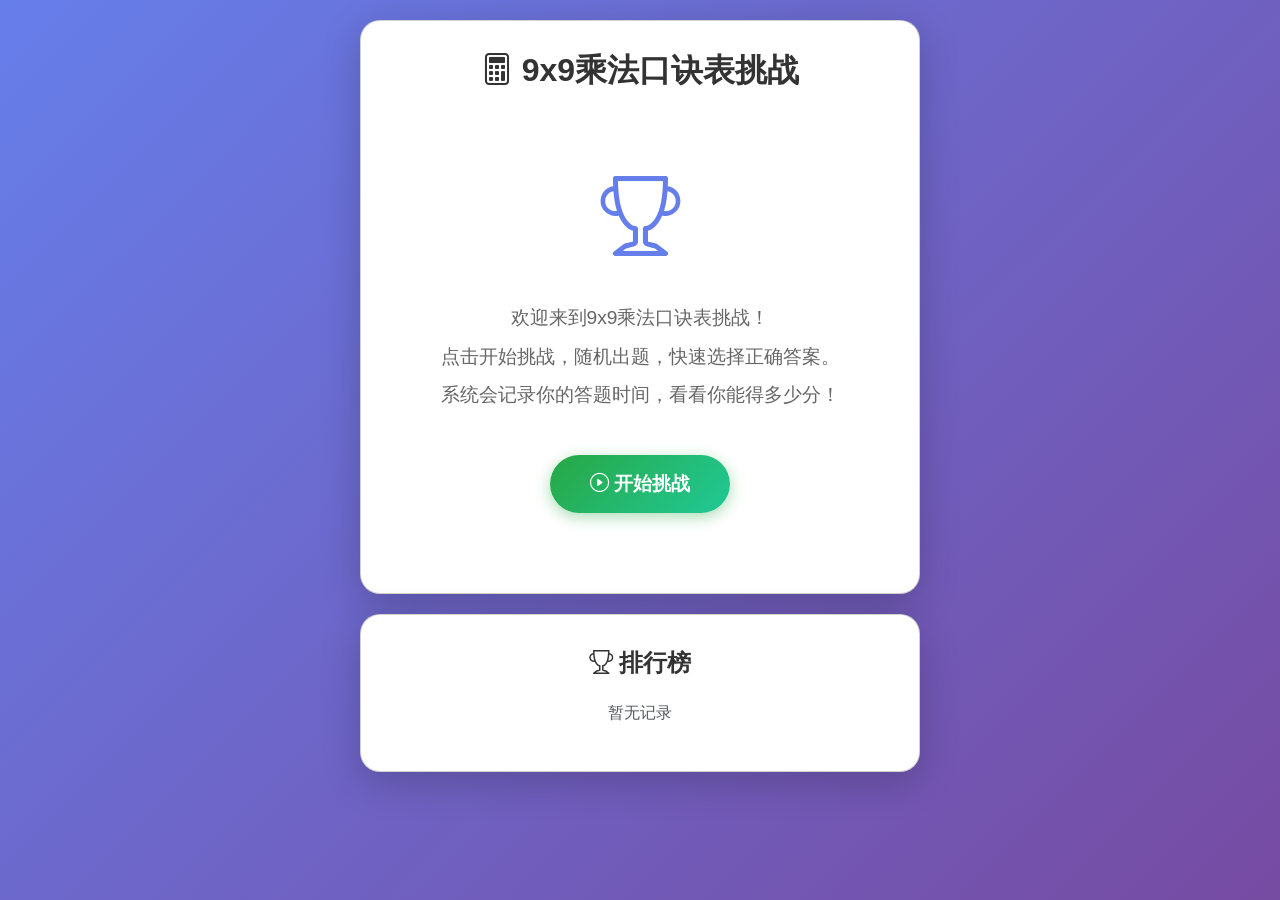
==== commit 2024db06: "Fix: Only start on button click and don't count unanswered questions" ====
--- a/index.html
+++ b/index.html
@@ -134,6 +134,12 @@
             display: inline-block;
         }
 
+        .btn-start {
+            background: linear-gradient(135deg, #28a745 0%, #20c997 100%);
+            color: white;
+            box-shadow: 0 4px 15px rgba(40, 167, 69, 0.4);
+        }
+
         .btn-stop {
             background: linear-gradient(135deg, #dc3545 0%, #c82333 100%);
             color: white;
@@ -141,9 +147,9 @@
         }
 
         .btn-restart {
-            background: linear-gradient(135deg, #28a745 0%, #20c997 100%);
+            background: linear-gradient(135deg, #ffc107 0%, #ff9800 100%);
             color: white;
-            box-shadow: 0 4px 15px rgba(40, 167, 69, 0.4);
+            box-shadow: 0 4px 15px rgba(255, 193, 7, 0.4);
         }
 
         .control-btn:hover {
@@ -181,6 +187,24 @@
         .result-details {
             font-size: 1.2rem;
             color: #666;
+            line-height: 2;
+        }
+
+        .welcome-screen {
+            text-align: center;
+            padding: 40px 20px;
+        }
+
+        .welcome-icon {
+            font-size: 5rem;
+            color: #667eea;
+            margin-bottom: 20px;
+        }
+
+        .welcome-text {
+            font-size: 1.2rem;
+            color: #666;
+            margin-bottom: 30px;
             line-height: 2;
         }
 
@@ -300,6 +324,14 @@
                 font-size: 1rem;
             }
 
+            .welcome-text {
+                font-size: 1rem;
+            }
+
+            .welcome-icon {
+                font-size: 4rem;
+            }
+
             .leaderboard-time {
                 font-size: 1.2rem;
             }
@@ -357,15 +389,29 @@
 </head>
 <body>
     <div class="game-container">
-        <!-- 标题 -->
-        <div class="card">
+        <!-- 欢迎/开始屏幕 -->
+        <div id="welcomeScreen" class="card">
             <h1 class="title">
                 <i class="bi bi-calculator"></i> 9x9乘法口诀表挑战
             </h1>
+
+            <div class="welcome-screen">
+                <div class="welcome-icon">
+                    <i class="bi bi-trophy"></i>
+                </div>
+                <p class="welcome-text">
+                    欢迎来到9x9乘法口诀表挑战！<br>
+                    点击开始挑战，随机出题，快速选择正确答案。<br>
+                    系统会记录你的答题时间，看看你能得多少分！
+                </p>
+                <button class="control-btn btn-start" id="startGameBtn">
+                    <i class="bi bi-play-circle"></i> 开始挑战
+                </button>
+            </div>
         </div>
 
         <!-- 游戏屏幕 -->
-        <div id="gameScreen" class="card">
+        <div id="gameScreen" class="card" style="display: none;">
             <div class="stats-bar">
                 <div class="stat-item">
                     <div class="stat-value" id="currentQuestion">0</div>
@@ -386,14 +432,14 @@
             </div>
 
             <div class="question-display" id="questionDisplay">
-                1 × 1 = ?
+                点击"开始挑战"开始！
             </div>
 
             <div class="options-grid" id="optionsGrid">
-                <button class="option-btn" data-index="0">1</button>
-                <button class="option-btn" data-index="1">2</button>
-                <button class="option-btn" data-index="2">3</button>
-                <button class="option-btn" data-index="3">4</button>
+                <button class="option-btn" disabled>-</button>
+                <button class="option-btn" disabled>-</button>
+                <button class="option-btn" disabled>-</button>
+                <button class="option-btn" disabled>-</button>
             </div>
 
             <div class="text-center">
@@ -404,7 +450,7 @@
         </div>
 
         <!-- 结果屏幕 -->
-        <div id="resultScreen" class="card" class="result-screen">
+        <div id="resultScreen" class="card" class="result-screen" style="display: none;">
             <h2 style="text-align: center;">挑战结束！</h2>
             <div class="result-score" id="finalAvgTime">0.0秒</div>
             <div class="result-details">
